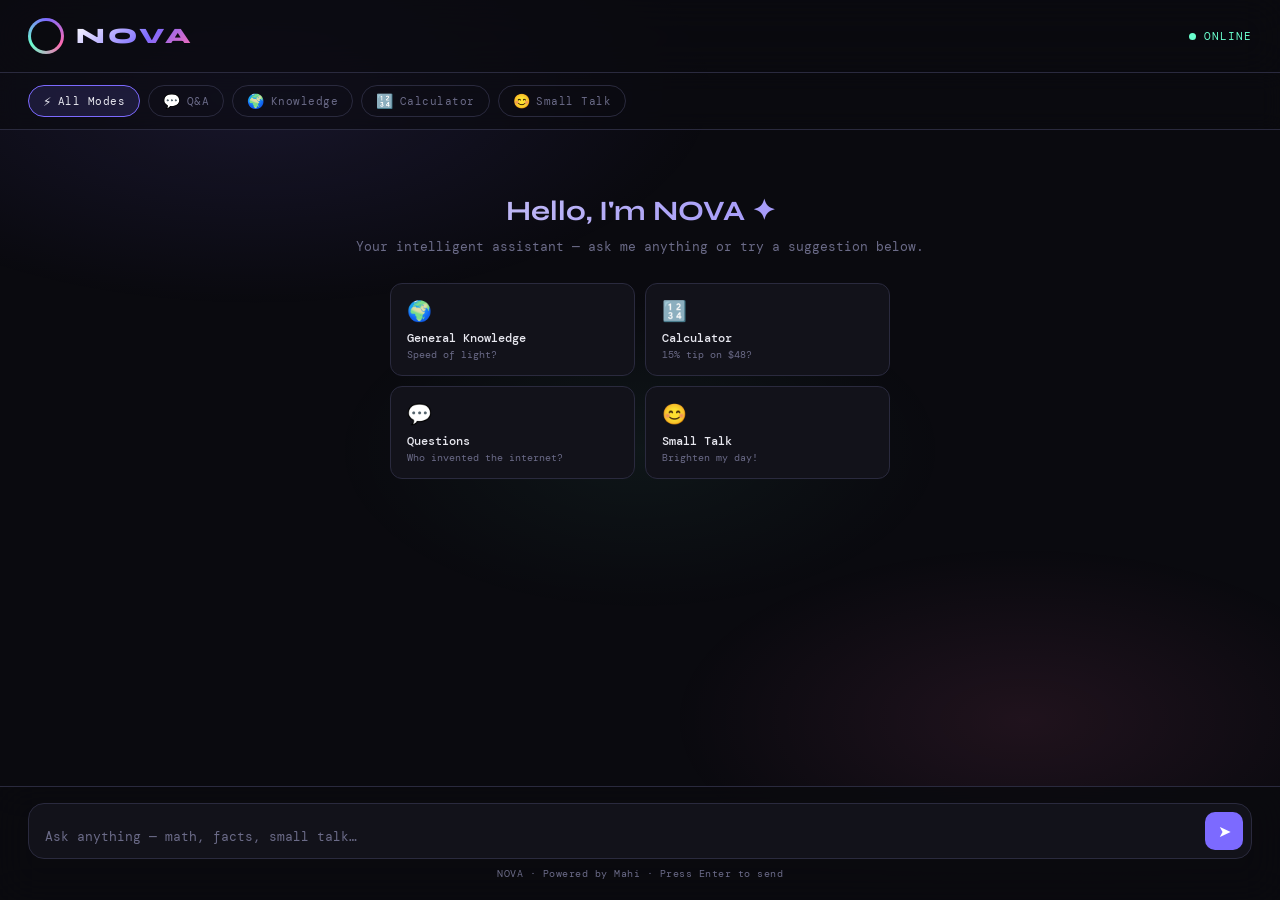
==== index.html @ 50d41c04 "update all files" ====
<!DOCTYPE html>
<html lang="en">
<head>
<meta charset="UTF-8">
<meta name="viewport" content="width=device-width, initial-scale=1.0">
<title>NOVA — AI Chatbot</title>
<link href="https://fonts.googleapis.com/css2?family=Syne:wght@400;600;700;800&family=DM+Mono:wght@300;400;500&display=swap" rel="stylesheet">
<link rel="stylesheet" href="ai-chatbot.css">
</head>
<body>

<header class="header">
  <div class="logo">
    <div class="logo-orb"></div>
    <div class="logo-text">NOVA</div>
  </div>
  <div class="status-badge">
    <div class="status-dot"></div>
    Online
  </div>
</header>

<div class="mode-bar">
  <button class="mode-pill active" data-mode="all"><span>⚡</span> All Modes</button>
  <button class="mode-pill" data-mode="qa"><span>💬</span> Q&amp;A</button>
  <button class="mode-pill" data-mode="knowledge"><span>🌍</span> Knowledge</button>
  <button class="mode-pill" data-mode="calc"><span>🔢</span> Calculator</button>
  <button class="mode-pill" data-mode="chat"><span>😊</span> Small Talk</button>
</div>

<div class="chat-area" id="chatArea">
  <div class="welcome" id="welcomeScreen">
    <h2>Hello, I'm NOVA ✦</h2>
    <p>Your intelligent assistant — ask me anything or try a suggestion below.</p>
    <div class="suggestion-grid">
      <div class="suggestion-card" onclick="sendSuggestion('What is the speed of light?')">
        <div class="s-icon">🌍</div>
        <div class="s-title">General Knowledge</div>
        <div class="s-sub">Speed of light?</div>
      </div>
      <div class="suggestion-card" onclick="sendSuggestion('Calculate 15% tip on a $48 dinner')">
        <div class="s-icon">🔢</div>
        <div class="s-title">Calculator</div>
        <div class="s-sub">15% tip on $48?</div>
      </div>
      <div class="suggestion-card" onclick="sendSuggestion('Who invented the internet?')">
        <div class="s-icon">💬</div>
        <div class="s-title">Questions</div>
        <div class="s-sub">Who invented the internet?</div>
      </div>
      <div class="suggestion-card" onclick="sendSuggestion('Tell me a fun fact to brighten my day!')">
        <div class="s-icon">😊</div>
        <div class="s-title">Small Talk</div>
        <div class="s-sub">Brighten my day!</div>
      </div>
    </div>
  </div>
</div>

<div class="input-area">
  <div class="input-row">
    <textarea id="userInput" placeholder="Ask anything — math, facts, small talk…" rows="1"></textarea>
    <button class="send-btn" id="sendBtn" onclick="sendMessage()">➤</button>
  </div>
  <div class="input-hint">NOVA · Powered by Mahi · Press Enter to send</div>
</div>

<script src="ai-chatbot.js"></script>
</body>
</html>
---- ai-chatbot.css ----
*, *::before, *::after { box-sizing: border-box; margin: 0; padding: 0; }

:root {
  --bg: #0a0a0f;
  --surface: #12121a;
  --surface2: #1a1a26;
  --border: #2a2a3e;
  --accent: #7c6aff;
  --accent2: #ff6ab0;
  --accent3: #6affce;
  --text: #e8e8f0;
  --muted: #6b6b88;
  --user-bubble: #1e1a3a;
  --bot-bubble: #161624;
}

body {
  font-family: 'DM Mono', monospace;
  background: var(--bg);
  color: var(--text);
  height: 100vh;
  display: flex;
  flex-direction: column;
  overflow: hidden;
}

/* Animated background */
body::before {
  content: '';
  position: fixed;
  inset: 0;
  background:
    radial-gradient(ellipse 60% 40% at 20% 10%, rgba(124,106,255,0.12) 0%, transparent 60%),
    radial-gradient(ellipse 50% 35% at 80% 80%, rgba(255,106,176,0.09) 0%, transparent 55%),
    radial-gradient(ellipse 40% 30% at 50% 50%, rgba(106,255,206,0.05) 0%, transparent 60%);
  pointer-events: none;
  z-index: 0;
}

/* ── Header ── */
.header {
  position: relative;
  z-index: 10;
  display: flex;
  align-items: center;
  justify-content: space-between;
  padding: 18px 28px;
  border-bottom: 1px solid var(--border);
  background: rgba(10,10,15,0.8);
  backdrop-filter: blur(20px);
}

.logo {
  display: flex;
  align-items: center;
  gap: 12px;
}

.logo-orb {
  width: 36px;
  height: 36px;
  border-radius: 50%;
  background: conic-gradient(from 0deg, var(--accent), var(--accent2), var(--accent3), var(--accent));
  animation: spin 8s linear infinite;
  position: relative;
}

.logo-orb::after {
  content: '';
  position: absolute;
  inset: 3px;
  border-radius: 50%;
  background: var(--bg);
}

@keyframes spin { to { transform: rotate(360deg); } }

.logo-text {
  font-family: 'Syne', sans-serif;
  font-size: 22px;
  font-weight: 800;
  letter-spacing: 3px;
  background: linear-gradient(135deg, #fff 0%, var(--accent) 60%, var(--accent2) 100%);
  -webkit-background-clip: text;
  -webkit-text-fill-color: transparent;
}

.status-badge {
  display: flex;
  align-items: center;
  gap: 8px;
  font-size: 11px;
  color: var(--accent3);
  letter-spacing: 1px;
  text-transform: uppercase;
}

.status-dot {
  width: 7px; height: 7px;
  border-radius: 50%;
  background: var(--accent3);
  animation: pulse 2s ease-in-out infinite;
}

@keyframes pulse {
  0%, 100% { opacity: 1; transform: scale(1); }
  50% { opacity: 0.5; transform: scale(0.8); }
}

/* ── Mode Pills ── */
.mode-bar {
  position: relative;
  z-index: 10;
  display: flex;
  gap: 8px;
  padding: 12px 28px;
  border-bottom: 1px solid var(--border);
  background: rgba(10,10,15,0.6);
  backdrop-filter: blur(10px);
  overflow-x: auto;
}

.mode-pill {
  display: flex;
  align-items: center;
  gap: 6px;
  padding: 6px 14px;
  border-radius: 20px;
  border: 1px solid var(--border);
  background: transparent;
  color: var(--muted);
  font-family: 'DM Mono', monospace;
  font-size: 11px;
  letter-spacing: 0.5px;
  cursor: pointer;
  transition: all 0.2s;
  white-space: nowrap;
}

.mode-pill:hover { border-color: var(--accent); color: var(--text); }

.mode-pill.active {
  border-color: var(--accent);
  background: rgba(124,106,255,0.15);
  color: var(--text);
}

.mode-pill span { font-size: 14px; }

/* ── Chat Area ── */
.chat-area {
  flex: 1;
  overflow-y: auto;
  padding: 24px 28px;
  position: relative;
  z-index: 5;
  scroll-behavior: smooth;
}

.chat-area::-webkit-scrollbar { width: 4px; }
.chat-area::-webkit-scrollbar-track { background: transparent; }
.chat-area::-webkit-scrollbar-thumb { background: var(--border); border-radius: 2px; }

/* ── Welcome Screen ── */
.welcome {
  text-align: center;
  padding: 40px 20px;
  animation: fadeIn 0.6s ease;
}

.welcome h2 {
  font-family: 'Syne', sans-serif;
  font-size: 28px;
  font-weight: 700;
  margin-bottom: 10px;
  background: linear-gradient(135deg, var(--text) 0%, var(--accent) 100%);
  -webkit-background-clip: text;
  -webkit-text-fill-color: transparent;
}

.welcome p { color: var(--muted); font-size: 13px; margin-bottom: 28px; }

.suggestion-grid {
  display: grid;
  grid-template-columns: repeat(2, 1fr);
  gap: 10px;
  max-width: 500px;
  margin: 0 auto;
}

.suggestion-card {
  padding: 14px 16px;
  border: 1px solid var(--border);
  border-radius: 12px;
  background: var(--surface);
  cursor: pointer;
  text-align: left;
  transition: all 0.25s;
  font-family: 'DM Mono', monospace;
}

.suggestion-card:hover {
  border-color: var(--accent);
  background: rgba(124,106,255,0.08);
  transform: translateY(-2px);
}

.suggestion-card .s-icon { font-size: 20px; margin-bottom: 6px; }
.suggestion-card .s-title { font-size: 12px; font-weight: 500; color: var(--text); }
.suggestion-card .s-sub { font-size: 10px; color: var(--muted); margin-top: 2px; }

/* ── Messages ── */
.message { display: flex; gap: 12px; margin-bottom: 20px; animation: slideUp 0.3s ease; }
.message.user { flex-direction: row-reverse; }

@keyframes slideUp {
  from { opacity: 0; transform: translateY(12px); }
  to   { opacity: 1; transform: translateY(0); }
}

.avatar {
  width: 32px; height: 32px;
  border-radius: 50%;
  display: flex; align-items: center; justify-content: center;
  font-size: 14px;
  flex-shrink: 0;
  margin-top: 2px;
}

.message.bot .avatar {
  background: conic-gradient(from 0deg, var(--accent), var(--accent2), var(--accent3), var(--accent));
  position: relative;
}

.message.bot .avatar::after {
  content: '✦';
  position: absolute;
  font-size: 12px;
  color: white;
}

.message.user .avatar {
  background: var(--user-bubble);
  border: 1px solid var(--border);
  color: var(--accent);
  font-size: 13px;
}

.bubble {
  max-width: 70%;
  padding: 12px 16px;
  border-radius: 16px;
  font-size: 13px;
  line-height: 1.65;
}

.message.bot .bubble {
  background: var(--bot-bubble);
  border: 1px solid var(--border);
  border-bottom-left-radius: 4px;
}

.message.user .bubble {
  background: var(--user-bubble);
  border: 1px solid rgba(124,106,255,0.3);
  border-bottom-right-radius: 4px;
  color: #d0ccff;
}

/* ── Tags ── */
.bubble .tag {
  display: inline-block;
  font-size: 9px;
  letter-spacing: 1px;
  text-transform: uppercase;
  padding: 2px 8px;
  border-radius: 10px;
  margin-bottom: 6px;
  font-weight: 500;
}

.tag.qa        { background: rgba(124,106,255,0.2);  color: var(--accent); }
.tag.calc      { background: rgba(106,255,206,0.15); color: var(--accent3); }
.tag.knowledge { background: rgba(255,200,100,0.15); color: #ffc864; }
.tag.chat      { background: rgba(255,106,176,0.15); color: var(--accent2); }

/* ── Typing Indicator ── */
.typing { display: flex; gap: 5px; align-items: center; padding: 8px 0; }

.typing-dot {
  width: 6px; height: 6px;
  border-radius: 50%;
  background: var(--accent);
  animation: bounce 1.2s ease-in-out infinite;
}

.typing-dot:nth-child(2) { animation-delay: 0.2s; background: var(--accent2); }
.typing-dot:nth-child(3) { animation-delay: 0.4s; background: var(--accent3); }

@keyframes bounce {
  0%, 80%, 100% { transform: translateY(0); }
  40%           { transform: translateY(-8px); }
}

/* ── Input Area ── */
.input-area {
  position: relative;
  z-index: 10;
  padding: 16px 28px 20px;
  border-top: 1px solid var(--border);
  background: rgba(10,10,15,0.9);
  backdrop-filter: blur(20px);
}

.input-row {
  display: flex;
  gap: 10px;
  align-items: flex-end;
  background: var(--surface);
  border: 1px solid var(--border);
  border-radius: 16px;
  padding: 8px 8px 8px 16px;
  transition: border-color 0.2s;
}

.input-row:focus-within { border-color: var(--accent); }

textarea {
  flex: 1;
  background: transparent;
  border: none;
  outline: none;
  color: var(--text);
  font-family: 'DM Mono', monospace;
  font-size: 13px;
  resize: none;
  max-height: 120px;
  min-height: 24px;
  line-height: 1.5;
  padding: 4px 0;
}

textarea::placeholder { color: var(--muted); }

.send-btn {
  width: 38px; height: 38px;
  border-radius: 10px;
  border: none;
  background: var(--accent);
  color: white;
  cursor: pointer;
  display: flex; align-items: center; justify-content: center;
  font-size: 16px;
  transition: all 0.2s;
  flex-shrink: 0;
}

.send-btn:hover    { background: #9580ff; transform: scale(1.05); }
.send-btn:active   { transform: scale(0.96); }
.send-btn:disabled { background: var(--border); cursor: not-allowed; transform: none; }

.input-hint {
  font-size: 10px;
  color: var(--muted);
  text-align: center;
  margin-top: 8px;
  letter-spacing: 0.5px;
}

/* ── Animations ── */
@keyframes fadeIn { from { opacity: 0; } to { opacity: 1; } }

/* ── Responsive ── */
@media (max-width: 600px) {
  .suggestion-grid { grid-template-columns: 1fr 1fr; }
  .bubble { max-width: 85%; }
  .header, .mode-bar, .chat-area, .input-area { padding-left: 16px; padding-right: 16px; }
}
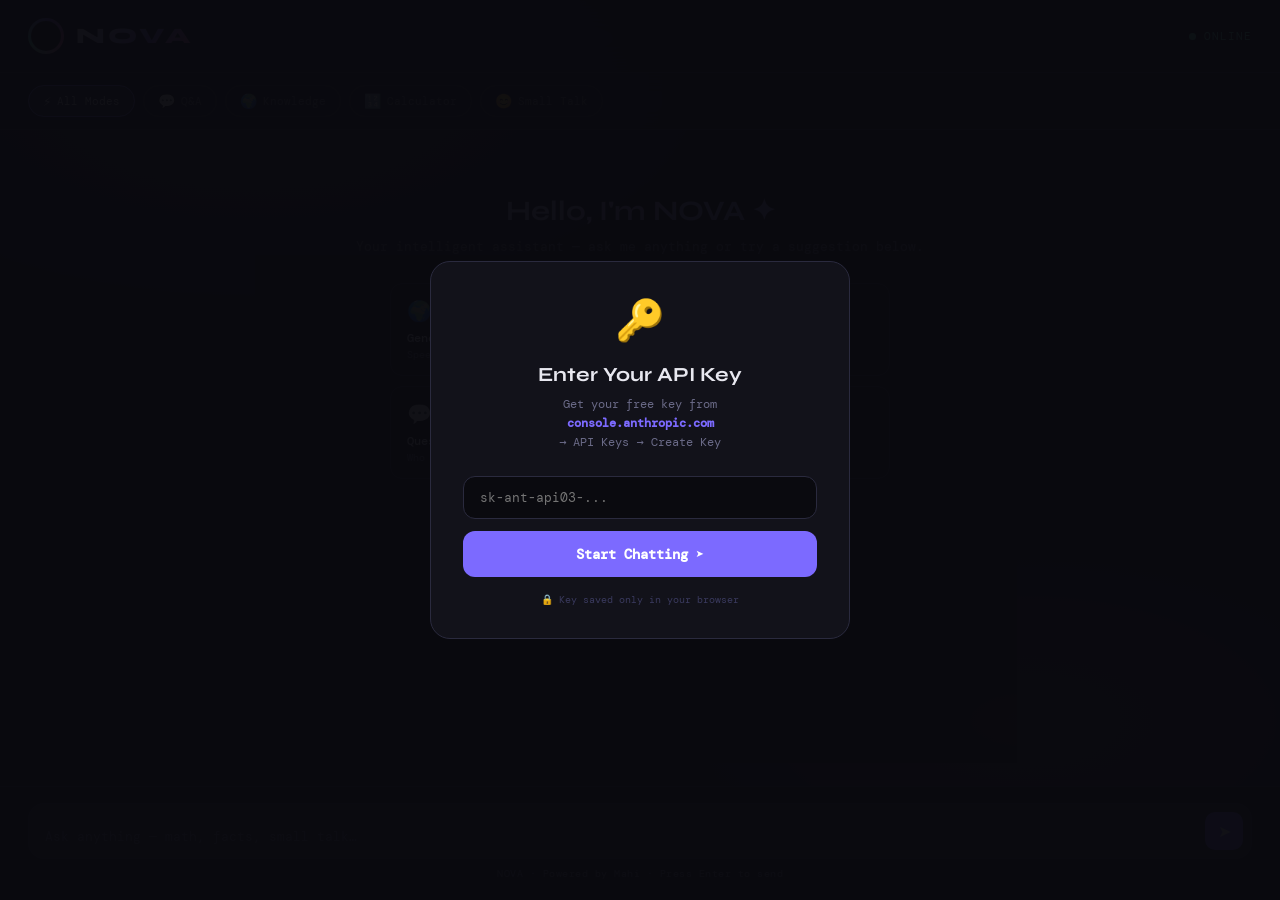
==== commit fb3c1395: "Refactor CSS styles for consistency and clarity" ====
--- a/index.html
+++ b/index.html
@@ -5,7 +5,282 @@
 <meta name="viewport" content="width=device-width, initial-scale=1.0">
 <title>NOVA — AI Chatbot</title>
 <link href="https://fonts.googleapis.com/css2?family=Syne:wght@400;600;700;800&family=DM+Mono:wght@300;400;500&display=swap" rel="stylesheet">
-<link rel="stylesheet" href="ai-chatbot.css">
+<style>
+*, *::before, *::after { box-sizing: border-box; margin: 0; padding: 0; }
+
+:root {
+  --bg: #0a0a0f;
+  --surface: #12121a;
+  --border: #2a2a3e;
+  --accent: #7c6aff;
+  --accent2: #ff6ab0;
+  --accent3: #6affce;
+  --text: #e8e8f0;
+  --muted: #6b6b88;
+  --user-bubble: #1e1a3a;
+  --bot-bubble: #161624;
+}
+
+body {
+  font-family: 'DM Mono', monospace;
+  background: var(--bg);
+  color: var(--text);
+  height: 100vh;
+  display: flex;
+  flex-direction: column;
+  overflow: hidden;
+}
+
+body::before {
+  content: '';
+  position: fixed;
+  inset: 0;
+  background:
+    radial-gradient(ellipse 60% 40% at 20% 10%, rgba(124,106,255,0.12) 0%, transparent 60%),
+    radial-gradient(ellipse 50% 35% at 80% 80%, rgba(255,106,176,0.09) 0%, transparent 55%),
+    radial-gradient(ellipse 40% 30% at 50% 50%, rgba(106,255,206,0.05) 0%, transparent 60%);
+  pointer-events: none;
+  z-index: 0;
+}
+
+.header {
+  position: relative; z-index: 10;
+  display: flex; align-items: center; justify-content: space-between;
+  padding: 18px 28px;
+  border-bottom: 1px solid var(--border);
+  background: rgba(10,10,15,0.8);
+  backdrop-filter: blur(20px);
+}
+
+.logo { display: flex; align-items: center; gap: 12px; }
+
+.logo-orb {
+  width: 36px; height: 36px; border-radius: 50%;
+  background: conic-gradient(from 0deg, var(--accent), var(--accent2), var(--accent3), var(--accent));
+  animation: spin 8s linear infinite;
+  position: relative;
+}
+
+.logo-orb::after {
+  content: ''; position: absolute; inset: 3px;
+  border-radius: 50%; background: var(--bg);
+}
+
+@keyframes spin { to { transform: rotate(360deg); } }
+
+.logo-text {
+  font-family: 'Syne', sans-serif;
+  font-size: 22px; font-weight: 800; letter-spacing: 3px;
+  background: linear-gradient(135deg, #fff 0%, var(--accent) 60%, var(--accent2) 100%);
+  -webkit-background-clip: text; -webkit-text-fill-color: transparent;
+}
+
+.status-badge {
+  display: flex; align-items: center; gap: 8px;
+  font-size: 11px; color: var(--accent3);
+  letter-spacing: 1px; text-transform: uppercase;
+}
+
+.status-dot {
+  width: 7px; height: 7px; border-radius: 50%;
+  background: var(--accent3);
+  animation: pulse 2s ease-in-out infinite;
+}
+
+@keyframes pulse {
+  0%, 100% { opacity: 1; transform: scale(1); }
+  50% { opacity: 0.5; transform: scale(0.8); }
+}
+
+.mode-bar {
+  position: relative; z-index: 10;
+  display: flex; gap: 8px; padding: 12px 28px;
+  border-bottom: 1px solid var(--border);
+  background: rgba(10,10,15,0.6);
+  backdrop-filter: blur(10px); overflow-x: auto;
+}
+
+.mode-pill {
+  display: flex; align-items: center; gap: 6px;
+  padding: 6px 14px; border-radius: 20px;
+  border: 1px solid var(--border);
+  background: transparent; color: var(--muted);
+  font-family: 'DM Mono', monospace; font-size: 11px;
+  cursor: pointer; transition: all 0.2s; white-space: nowrap;
+}
+
+.mode-pill:hover { border-color: var(--accent); color: var(--text); }
+.mode-pill.active {
+  border-color: var(--accent);
+  background: rgba(124,106,255,0.15); color: var(--text);
+}
+.mode-pill span { font-size: 14px; }
+
+.chat-area {
+  flex: 1; overflow-y: auto; padding: 24px 28px;
+  position: relative; z-index: 5; scroll-behavior: smooth;
+}
+
+.chat-area::-webkit-scrollbar { width: 4px; }
+.chat-area::-webkit-scrollbar-thumb { background: var(--border); border-radius: 2px; }
+
+.welcome {
+  text-align: center; padding: 40px 20px;
+  animation: fadeIn 0.6s ease;
+}
+
+.welcome h2 {
+  font-family: 'Syne', sans-serif; font-size: 28px; font-weight: 700;
+  margin-bottom: 10px;
+  background: linear-gradient(135deg, var(--text) 0%, var(--accent) 100%);
+  -webkit-background-clip: text; -webkit-text-fill-color: transparent;
+}
+
+.welcome p { color: var(--muted); font-size: 13px; margin-bottom: 28px; }
+
+.suggestion-grid {
+  display: grid; grid-template-columns: repeat(2, 1fr);
+  gap: 10px; max-width: 500px; margin: 0 auto;
+}
+
+.suggestion-card {
+  padding: 14px 16px; border: 1px solid var(--border);
+  border-radius: 12px; background: var(--surface);
+  cursor: pointer; text-align: left; transition: all 0.25s;
+  font-family: 'DM Mono', monospace;
+}
+
+.suggestion-card:hover {
+  border-color: var(--accent);
+  background: rgba(124,106,255,0.08);
+  transform: translateY(-2px);
+}
+
+.suggestion-card .s-icon { font-size: 20px; margin-bottom: 6px; }
+.suggestion-card .s-title { font-size: 12px; font-weight: 500; color: var(--text); }
+.suggestion-card .s-sub { font-size: 10px; color: var(--muted); margin-top: 2px; }
+
+.message { display: flex; gap: 12px; margin-bottom: 20px; animation: slideUp 0.3s ease; }
+.message.user { flex-direction: row-reverse; }
+
+@keyframes slideUp {
+  from { opacity: 0; transform: translateY(12px); }
+  to { opacity: 1; transform: translateY(0); }
+}
+
+.avatar {
+  width: 32px; height: 32px; border-radius: 50%;
+  display: flex; align-items: center; justify-content: center;
+  font-size: 14px; flex-shrink: 0; margin-top: 2px;
+}
+
+.message.bot .avatar {
+  background: conic-gradient(from 0deg, var(--accent), var(--accent2), var(--accent3), var(--accent));
+  position: relative;
+}
+
+.message.bot .avatar::after {
+  content: '✦'; position: absolute; font-size: 12px; color: white;
+}
+
+.message.user .avatar {
+  background: var(--user-bubble); border: 1px solid var(--border);
+  color: var(--accent); font-size: 13px;
+}
+
+.bubble {
+  max-width: 70%; padding: 12px 16px;
+  border-radius: 16px; font-size: 13px; line-height: 1.65;
+}
+
+.message.bot .bubble {
+  background: var(--bot-bubble); border: 1px solid var(--border);
+  border-bottom-left-radius: 4px;
+}
+
+.message.user .bubble {
+  background: var(--user-bubble);
+  border: 1px solid rgba(124,106,255,0.3);
+  border-bottom-right-radius: 4px; color: #d0ccff;
+}
+
+.bubble .tag {
+  display: inline-block; font-size: 9px; letter-spacing: 1px;
+  text-transform: uppercase; padding: 2px 8px;
+  border-radius: 10px; margin-bottom: 6px; font-weight: 500;
+}
+
+.tag.qa        { background: rgba(124,106,255,0.2);  color: var(--accent); }
+.tag.calc      { background: rgba(106,255,206,0.15); color: var(--accent3); }
+.tag.knowledge { background: rgba(255,200,100,0.15); color: #ffc864; }
+.tag.chat      { background: rgba(255,106,176,0.15); color: var(--accent2); }
+
+.typing { display: flex; gap: 5px; align-items: center; padding: 8px 0; }
+
+.typing-dot {
+  width: 6px; height: 6px; border-radius: 50%;
+  background: var(--accent);
+  animation: bounce 1.2s ease-in-out infinite;
+}
+
+.typing-dot:nth-child(2) { animation-delay: 0.2s; background: var(--accent2); }
+.typing-dot:nth-child(3) { animation-delay: 0.4s; background: var(--accent3); }
+
+@keyframes bounce {
+  0%, 80%, 100% { transform: translateY(0); }
+  40% { transform: translateY(-8px); }
+}
+
+.input-area {
+  position: relative; z-index: 10;
+  padding: 16px 28px 20px;
+  border-top: 1px solid var(--border);
+  background: rgba(10,10,15,0.9);
+  backdrop-filter: blur(20px);
+}
+
+.input-row {
+  display: flex; gap: 10px; align-items: flex-end;
+  background: var(--surface); border: 1px solid var(--border);
+  border-radius: 16px; padding: 8px 8px 8px 16px;
+  transition: border-color 0.2s;
+}
+
+.input-row:focus-within { border-color: var(--accent); }
+
+textarea {
+  flex: 1; background: transparent; border: none; outline: none;
+  color: var(--text); font-family: 'DM Mono', monospace;
+  font-size: 13px; resize: none; max-height: 120px;
+  min-height: 24px; line-height: 1.5; padding: 4px 0;
+}
+
+textarea::placeholder { color: var(--muted); }
+
+.send-btn {
+  width: 38px; height: 38px; border-radius: 10px;
+  border: none; background: var(--accent); color: white;
+  cursor: pointer; display: flex; align-items: center; justify-content: center;
+  font-size: 16px; transition: all 0.2s; flex-shrink: 0;
+}
+
+.send-btn:hover { background: #9580ff; transform: scale(1.05); }
+.send-btn:active { transform: scale(0.96); }
+.send-btn:disabled { background: var(--border); cursor: not-allowed; transform: none; }
+
+.input-hint {
+  font-size: 10px; color: var(--muted);
+  text-align: center; margin-top: 8px; letter-spacing: 0.5px;
+}
+
+@keyframes fadeIn { from { opacity: 0; } to { opacity: 1; } }
+
+@media (max-width: 600px) {
+  .suggestion-grid { grid-template-columns: 1fr 1fr; }
+  .bubble { max-width: 85%; }
+  .header, .mode-bar, .chat-area, .input-area { padding-left: 16px; padding-right: 16px; }
+}
+</style>
 </head>
 <body>
 
@@ -65,6 +340,226 @@
   <div class="input-hint">NOVA · Powered by Mahi · Press Enter to send</div>
 </div>
 
-<script src="ai-chatbot.js"></script>
+<script>
+const chatArea = document.getElementById('chatArea');
+const userInput = document.getElementById('userInput');
+const sendBtn = document.getElementById('sendBtn');
+const welcomeScreen = document.getElementById('welcomeScreen');
+
+let currentMode = 'all';
+let isLoading = false;
+let conversationHistory = [];
+
+// ── API Key Box ──
+function createApiKeyBox() {
+  if (document.getElementById('apiKeyBox')) return;
+  const box = document.createElement('div');
+  box.id = 'apiKeyBox';
+  box.style.cssText = `
+    position:fixed; top:0; left:0; right:0; bottom:0;
+    background:rgba(10,10,15,0.97);
+    display:flex; align-items:center; justify-content:center;
+    z-index:9999; font-family:'DM Mono',monospace;
+  `;
+  box.innerHTML = `
+    <div style="background:#12121a;border:1px solid #2a2a3e;border-radius:20px;padding:32px;max-width:420px;width:90%;text-align:center;">
+      <div style="font-size:40px;margin-bottom:16px;">🔑</div>
+      <h2 style="font-family:'Syne',sans-serif;color:#e8e8f0;font-size:20px;margin-bottom:8px;">Enter Your API Key</h2>
+      <p style="color:#6b6b88;font-size:12px;margin-bottom:24px;line-height:1.6;">
+        Get your free key from<br>
+        <strong style="color:#7c6aff;">console.anthropic.com</strong><br>
+        → API Keys → Create Key
+      </p>
+      <input id="apiKeyInput" type="password" placeholder="sk-ant-api03-..."
+        style="width:100%;padding:12px 16px;border-radius:12px;border:1px solid #2a2a3e;
+               background:#0a0a0f;color:#e8e8f0;font-family:'DM Mono',monospace;
+               font-size:13px;outline:none;margin-bottom:12px;" />
+      <div id="apiKeyError" style="color:#ff6ab0;font-size:12px;margin-bottom:12px;display:none;">
+        ⚠ Invalid key! Make sure it starts with sk-ant-
+      </div>
+      <button onclick="saveApiKey()"
+        style="width:100%;padding:14px;border:none;border-radius:12px;
+               background:#7c6aff;color:white;font-family:'DM Mono',monospace;
+               font-size:14px;font-weight:600;cursor:pointer;">
+        Start Chatting ➤
+      </button>
+      <p style="color:#3a3a5e;font-size:10px;margin-top:16px;">🔒 Key saved only in your browser</p>
+    </div>`;
+  document.body.appendChild(box);
+}
+
+function saveApiKey() {
+  const key = document.getElementById('apiKeyInput').value.trim();
+  if (!key.startsWith('sk-ant-')) {
+    document.getElementById('apiKeyError').style.display = 'block';
+    return;
+  }
+  localStorage.setItem('nova_api_key', key);
+  document.getElementById('apiKeyBox').remove();
+}
+
+function getApiKey() {
+  return localStorage.getItem('nova_api_key');
+}
+
+window.addEventListener('DOMContentLoaded', () => {
+  if (!getApiKey()) createApiKeyBox();
+});
+
+// ── Mode Switching ──
+document.querySelectorAll('.mode-pill').forEach(pill => {
+  pill.addEventListener('click', () => {
+    document.querySelectorAll('.mode-pill').forEach(p => p.classList.remove('active'));
+    pill.classList.add('active');
+    currentMode = pill.dataset.mode;
+  });
+});
+
+// ── Textarea resize ──
+userInput.addEventListener('input', () => {
+  userInput.style.height = 'auto';
+  userInput.style.height = Math.min(userInput.scrollHeight, 120) + 'px';
+});
+
+userInput.addEventListener('keydown', (e) => {
+  if (e.key === 'Enter' && !e.shiftKey) { e.preventDefault(); sendMessage(); }
+});
+
+function sendSuggestion(text) {
+  userInput.value = text;
+  sendMessage();
+}
+
+function detectTag(text) {
+  const t = text.toLowerCase();
+  if (/(\d[\d\s\+\-\*\/\%\^\.]+[\d]|calculat|how much|percent|tip|convert|\bplus\b|\bminus\b|\btimes\b|\bdivide\b|sqrt|square root)/.test(t)) return 'calc';
+  if (/(who is|what is|when did|where is|how does|why does|tell me about|define|explain|history of|invented|discovered|capital of|population)/.test(t)) return 'knowledge';
+  if (/(hello|hi |hey|how are you|what's up|good morning|good evening|how do you|are you|do you like|favorite|feeling|mood|fun fact|joke|laugh|happy|sad|bored|excited)/.test(t)) return 'chat';
+  return 'qa';
+}
+
+function getSystemPrompt() {
+  const modes = {
+    all:       'You are NOVA, a friendly, sharp AI assistant. You excel at Q&A, general knowledge, math calculations (always show your work clearly), and small talk. Be concise but warm.',
+    qa:        'You are NOVA, focused on answering questions accurately and concisely. Give clear, direct answers.',
+    knowledge: 'You are NOVA, a knowledgeable assistant. Provide accurate, fascinating general knowledge answers.',
+    calc:      'You are NOVA, a precise calculator assistant. Always show calculation steps clearly. Be accurate.',
+    chat:      'You are NOVA, a friendly and fun conversationalist. Be warm, witty, and engaging.'
+  };
+  return modes[currentMode] || modes.all;
+}
+
+// ── Send Message ──
+async function sendMessage() {
+  const text = userInput.value.trim();
+  if (!text || isLoading) return;
+
+  const apiKey = getApiKey();
+  if (!apiKey) { createApiKeyBox(); return; }
+
+  if (welcomeScreen) welcomeScreen.style.display = 'none';
+
+  addMessage('user', text);
+  conversationHistory.push({ role: 'user', content: text });
+  userInput.value = '';
+  userInput.style.height = 'auto';
+
+  const typingEl = addTyping();
+  isLoading = true;
+  sendBtn.disabled = true;
+
+  try {
+    const response = await fetch('https://api.anthropic.com/v1/messages', {
+      method: 'POST',
+      headers: {
+        'Content-Type': 'application/json',
+        'x-api-key': apiKey,
+        'anthropic-version': '2023-06-01',
+        'anthropic-dangerous-direct-browser-access': 'true'
+      },                                          
+      body: JSON.stringify({
+        model: 'claude-sonnet-4-20250514',
+        max_tokens: 1000,
+        system: getSystemPrompt(),
+        messages: conversationHistory
+      })
+    });
+
+    const data = await response.json();
+
+    if (data.error) {
+      typingEl.remove();
+      if (data.error.type === 'authentication_error') {
+        localStorage.removeItem('nova_api_key');
+        addMessage('bot', '🔑 API key invalid or expired! Please enter a new key.', 'qa');
+        setTimeout(createApiKeyBox, 1500);
+      } else {
+        addMessage('bot', '⚠ Error: ' + data.error.message, 'qa');
+      }
+    } else {
+      const reply = data.content?.map(b => b.text || '').join('') || 'Sorry, try again!';
+      typingEl.remove();
+      conversationHistory.push({ role: 'assistant', content: reply });
+      addMessage('bot', reply, detectTag(text));
+    }
+
+  } catch (err) {
+    typingEl.remove();
+    addMessage('bot', '⚠ Network error: ' + err.message, 'qa');
+  }
+
+  isLoading = false;
+  sendBtn.disabled = false;
+  userInput.focus();
+}
+
+function addMessage(role, text, tag) {
+  const msg = document.createElement('div');
+  msg.className = `message ${role}`;
+
+  const avatar = document.createElement('div');
+  avatar.className = 'avatar';
+  if (role === 'user') avatar.textContent = 'U';
+
+  const bubble = document.createElement('div');
+  bubble.className = 'bubble';
+
+  if (role === 'bot' && tag) {
+    const labels = { qa: 'Answer', calc: 'Calculation', knowledge: 'Knowledge', chat: 'Chat' };
+    const tagEl = document.createElement('div');
+    tagEl.className = `tag ${tag}`;
+    tagEl.textContent = labels[tag] || 'NOVA';
+    bubble.appendChild(tagEl);
+  }
+
+  const content = document.createElement('div');
+  content.style.whiteSpace = 'pre-wrap';
+  content.textContent = text;
+  bubble.appendChild(content);
+
+  msg.appendChild(avatar);
+  msg.appendChild(bubble);
+  chatArea.appendChild(msg);
+  chatArea.scrollTop = chatArea.scrollHeight;
+  return msg;
+}
+
+function addTyping() {
+  const msg = document.createElement('div');
+  msg.className = 'message bot';
+  msg.innerHTML = `
+    <div class="avatar"></div>
+    <div class="bubble">
+      <div class="typing">
+        <div class="typing-dot"></div>
+        <div class="typing-dot"></div>
+        <div class="typing-dot"></div>
+      </div>
+    </div>`;
+  chatArea.appendChild(msg);
+  chatArea.scrollTop = chatArea.scrollHeight;
+  return msg;
+}
+</script>
 </body>
-</html>+</html>
